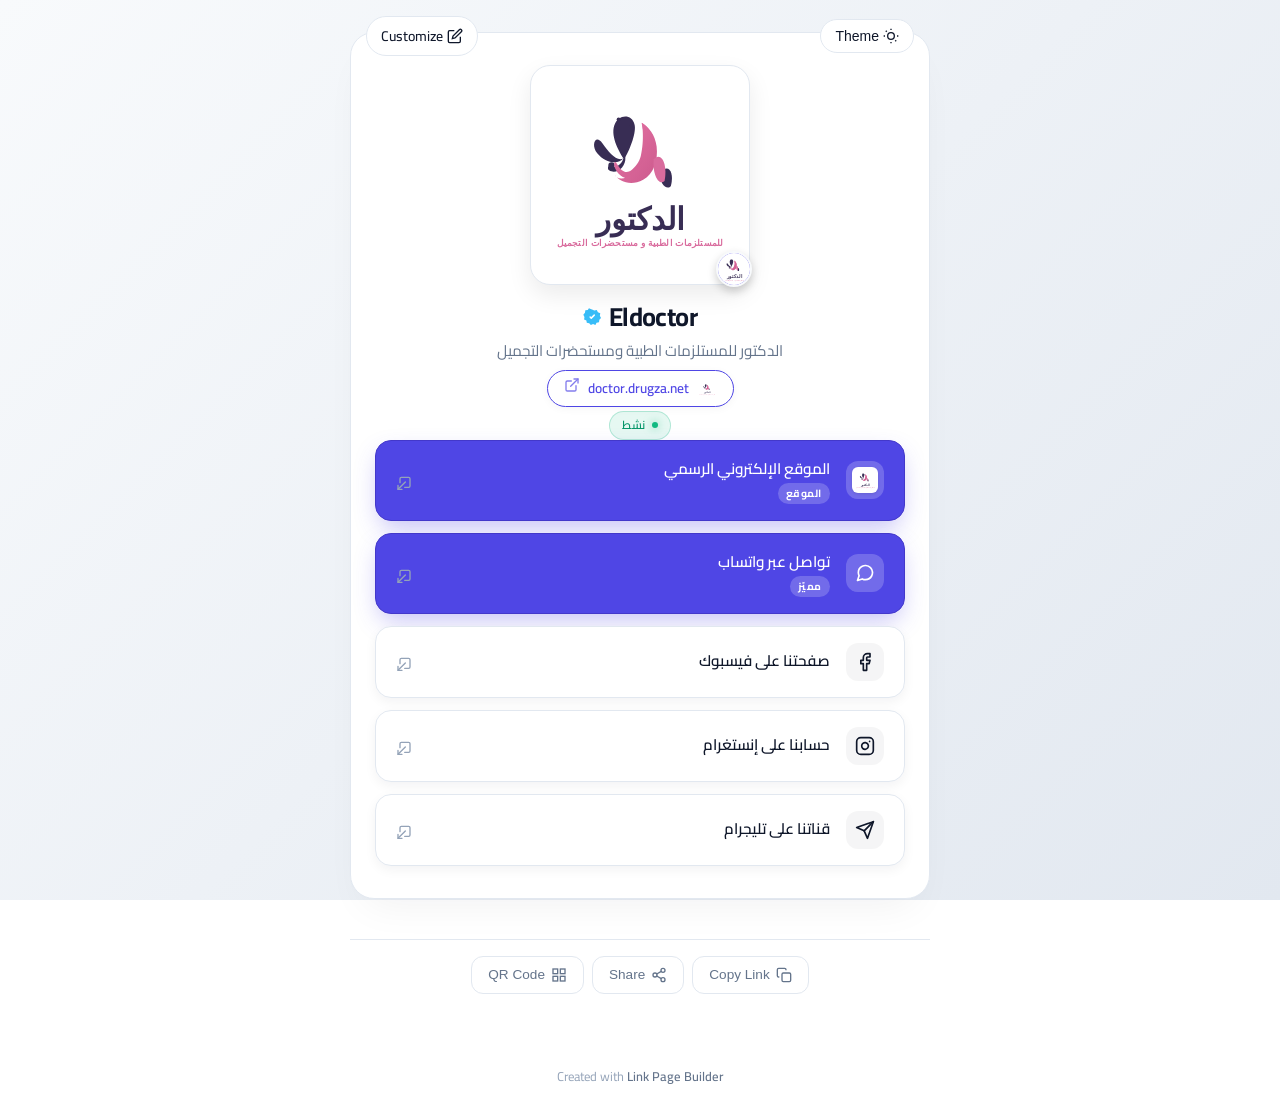
==== index.html @ e6474d32 "Add files via upload" ====
<!DOCTYPE html>
<html lang="en" data-theme="light">
<head>
  <meta charset="UTF-8" />
  <meta name="viewport" content="width=device-width, initial-scale=1.0" />
  
  <!-- SEO Meta Tags -->
  <title>Alex Rivera | Bio & Links</title>
  <meta name="description" content="Creative Director & Full-stack Architect based in Barcelona." />
  <meta name="keywords" content="linktree, bio links, portfolio, designer, developer, alex rivera" />
  <meta name="author" content="Alex Rivera" />

  <!-- Open Graph / Facebook -->
  <meta property="og:type" content="website" />
  <meta property="og:title" content="Alex Rivera | Bio & Links" />
  <meta property="og:description" content="Creative Director & Full-stack Architect based in Barcelona." />

  <!-- Twitter Cards -->
  <meta name="twitter:card" content="summary_large_image" />
  <meta name="twitter:title" content="Alex Rivera | Bio & Links" />
  <meta name="twitter:description" content="Creative Director & Full-stack Architect based in Barcelona." />

  <!-- Favicon SVG -->
  <link rel="icon" type="image/svg+xml" href="data:image/svg+xml,<svg xmlns='http://www.w3.org/2000/svg' viewBox='0 0 24 24' fill='%234f46e5'><circle cx='12' cy='12' r='10'/></svg>" />

  <!-- Google Fonts Preconnect -->
  <link rel="preconnect" href="https://fonts.googleapis.com" />
  <link rel="preconnect" href="https://fonts.gstatic.com" crossorigin />
  <link href="https://fonts.googleapis.com/css2?family=Inter:wght@400;500;600;700&family=Plus+Jakarta+Sans:wght@400;500;600;700&display=swap" rel="stylesheet" />

  <!-- Modular CSS Stylesheets -->
  <link rel="stylesheet" href="./assets/css/variables.css" />
  <link rel="stylesheet" href="./assets/css/style.css" />
  <link rel="stylesheet" href="./assets/css/components.css" />
  <link rel="stylesheet" href="./assets/css/animations.css" />
  <link rel="stylesheet" href="./assets/css/responsive.css" />
</head>
<body>
  
  <div class="page-wrapper">
    <!-- Top Action Header -->
    <header class="public-header-bar">
      <button id="btn-theme-toggle" class="header-action-btn" title="Toggle Light/Dark Theme">
        <svg viewBox="0 0 24 24" width="16" height="16" fill="none" stroke="currentColor" stroke-width="2"><circle cx="12" cy="12" r="5"/><line x1="12" y1="1" x2="12" y2="3"/><line x1="12" y1="21" x2="12" y2="23"/><line x1="4.22" y1="4.22" x2="5.64" y2="5.64"/><line x1="18.36" y1="18.36" x2="19.78" y2="19.78"/><line x1="1" y1="12" x2="3" y2="12"/><line x1="21" y1="12" x2="23" y2="12"/></svg>
        <span>Theme</span>
      </button>

      <a href="edit.html" class="header-action-btn" title="Open Customization Editor">
        <svg viewBox="0 0 24 24" width="16" height="16" fill="none" stroke="currentColor" stroke-width="2"><path d="M11 4H4a2 2 0 0 0-2 2v14a2 2 0 0 0 2 2h14a2 2 0 0 0 2-2v-7"/><path d="M18.5 2.5a2.121 2.121 0 0 1 3 3L12 15l-4 1 1-4 9.5-9.5z"/></svg>
        <span>Customize</span>
      </a>
    </header>

    <!-- Public Link Card Container -->
    <main class="link-page-container">
      <div id="public-profile-card" class="glass-card animate-fade-in">
        <!-- Skeleton loading placeholder -->
        <div class="profile-hero" style="gap: 16px;">
          <div class="skeleton" style="width: 110px; height: 110px; border-radius: 50%;"></div>
          <div class="skeleton" style="width: 200px; height: 28px; border-radius: 8px;"></div>
          <div class="skeleton" style="width: 300px; height: 18px; border-radius: 6px;"></div>
        </div>
        <div class="links-list" style="margin-top: 24px; gap: 12px;">
          <div class="skeleton" style="width: 100%; height: 54px; border-radius: 16px;"></div>
          <div class="skeleton" style="width: 100%; height: 54px; border-radius: 16px;"></div>
          <div class="skeleton" style="width: 100%; height: 54px; border-radius: 16px;"></div>
        </div>
      </div>

      <!-- Footer Action Toolbar -->
      <div class="public-toolbar">
        <button id="btn-copy-link" class="toolbar-btn">
          <svg viewBox="0 0 24 24" width="16" height="16" fill="none" stroke="currentColor" stroke-width="2"><rect x="9" y="9" width="13" height="13" rx="2" ry="2"/><path d="M5 15H4a2 2 0 0 1-2-2V4a2 2 0 0 1 2-2h9a2 2 0 0 1 2 2v1"/></svg>
          <span>Copy Link</span>
        </button>

        <button id="btn-share-page" class="toolbar-btn">
          <svg viewBox="0 0 24 24" width="16" height="16" fill="none" stroke="currentColor" stroke-width="2"><circle cx="18" cy="5" r="3"/><circle cx="6" cy="12" r="3"/><circle cx="18" cy="19" r="3"/><line x1="8.59" y1="13.51" x2="15.42" y2="17.49"/><line x1="15.41" y1="6.51" x2="8.59" y2="10.49"/></svg>
          <span>Share</span>
        </button>

        <button id="btn-qr-code" class="toolbar-btn">
          <svg viewBox="0 0 24 24" width="16" height="16" fill="none" stroke="currentColor" stroke-width="2"><rect x="3" y="3" width="7" height="7"/><rect x="14" y="3" width="7" height="7"/><rect x="14" y="14" width="7" height="7"/><rect x="3" y="14" width="7" height="7"/></svg>
          <span>QR Code</span>
        </button>
      </div>

      <!-- Footer Branding -->
      <footer class="page-footer">
        <p>Created with <a href="edit.html" class="footer-brand-link">Link Page Builder</a></p>
      </footer>
    </main>
  </div>

  <!-- Bundled JS Entry Point (Supports both web server & local file:// protocol) -->
  <script src="./assets/js/app.bundle.js"></script>
</body>
</html>
---- assets/css/variables.css ----
/**
 * Link Page - Design System Variables
 * Theme tokens, glassmorphism, typography, colors, and shadows.
 * Clean Minimalism Design System.
 */

:root {
  /* Fonts */
  --font-family-base: 'Inter', 'Plus Jakarta Sans', -apple-system, BlinkMacSystemFont, 'Segoe UI', Roboto, sans-serif;
  --font-size-base: 16px;
  --font-weight-normal: 400;
  --font-weight-medium: 500;
  --font-weight-semibold: 600;
  --font-weight-bold: 700;

  /* Clean Minimalism Theme Colors (Default Light) */
  --color-primary: #4f46e5;
  --color-primary-hover: #4338ca;
  --color-secondary: #6366f1;
  --color-accent: #818cf8;
  
  --color-bg: #f8fafc;
  --color-bg-gradient: linear-gradient(135deg, #f8fafc 0%, #e2e8f0 100%);
  --color-surface: #ffffff;
  --color-surface-hover: #f1f5f9;
  
  --color-text: #0f172a;
  --color-text-secondary: #64748b;
  --color-text-muted: #94a3b8;
  --color-border: rgba(226, 232, 240, 0.9);
  --color-border-focus: rgba(79, 70, 229, 0.5);

  /* Button Variables */
  --btn-bg: #ffffff;
  --btn-text: #0f172a;
  --btn-border: #e2e8f0;
  --btn-hover: #f8fafc;
  --btn-shadow: 0 4px 12px rgba(15, 23, 42, 0.05);
  --btn-radius: 16px;

  /* Card & Glassmorphism */
  --card-bg: rgba(255, 255, 255, 0.85);
  --card-border: rgba(226, 232, 240, 0.8);
  --card-blur: 16px;
  --card-radius: 24px;
  --card-shadow: 0 20px 40px -15px rgba(15, 23, 42, 0.07);

  /* UI Status Colors */
  --color-success: #10b981;
  --color-error: #ef4444;
  --color-warning: #f59e0b;
  --color-info: #3b82f6;

  /* Spacing */
  --space-xs: 4px;
  --space-sm: 8px;
  --space-md: 16px;
  --space-lg: 24px;
  --space-xl: 32px;
  --space-2xl: 48px;

  /* Transitions */
  --transition-fast: 0.15s cubic-bezier(0.4, 0, 0.2, 1);
  --transition-normal: 0.25s cubic-bezier(0.4, 0, 0.2, 1);
  --transition-slow: 0.4s cubic-bezier(0.16, 1, 0.3, 1);
}

/* Light Theme Preset (Clean Minimalism) */
[data-theme="light"] {
  --color-bg: #f8fafc;
  --color-bg-gradient: linear-gradient(135deg, #f8fafc 0%, #e2e8f0 100%);
  --color-surface: #ffffff;
  --color-surface-hover: #f1f5f9;
  
  --color-text: #0f172a;
  --color-text-secondary: #64748b;
  --color-text-muted: #94a3b8;
  --color-border: #e2e8f0;
  --color-border-focus: rgba(79, 70, 229, 0.5);

  --btn-bg: #ffffff;
  --btn-text: #0f172a;
  --btn-border: #e2e8f0;
  --btn-hover: #f8fafc;
  --btn-shadow: 0 4px 12px rgba(15, 23, 42, 0.05);

  --card-bg: rgba(255, 255, 255, 0.85);
  --card-border: rgba(226, 232, 240, 0.8);
  --card-shadow: 0 20px 40px -15px rgba(15, 23, 42, 0.07);
}

/* Dark Theme Preset */
[data-theme="dark"] {
  --color-bg: #0f172a;
  --color-bg-gradient: linear-gradient(135deg, #0f172a 0%, #1e293b 100%);
  --color-surface: rgba(30, 41, 59, 0.85);
  --color-surface-hover: rgba(51, 65, 85, 0.95);
  
  --color-text: #f8fafc;
  --color-text-secondary: #94a3b8;
  --color-text-muted: #64748b;
  --color-border: rgba(255, 255, 255, 0.12);

  --btn-bg: rgba(255, 255, 255, 0.08);
  --btn-text: #f8fafc;
  --btn-border: rgba(255, 255, 255, 0.15);
  --btn-hover: rgba(255, 255, 255, 0.18);
  --btn-shadow: 0 4px 20px rgba(0, 0, 0, 0.3);

  --card-bg: rgba(30, 41, 59, 0.8);
  --card-border: rgba(255, 255, 255, 0.12);
  --card-shadow: 0 20px 40px -15px rgba(0, 0, 0, 0.4);
}

/* Preset Themes */
[data-theme-preset="clean-minimalism"] {
  --color-primary: #4f46e5;
  --color-secondary: #6366f1;
  --color-bg: #f8fafc;
  --color-bg-gradient: linear-gradient(135deg, #f8fafc 0%, #e2e8f0 100%);
  --color-surface: #ffffff;
  --color-text: #0f172a;
  --color-text-secondary: #64748b;
  --btn-bg: #ffffff;
  --btn-text: #0f172a;
  --btn-border: #e2e8f0;
  --btn-hover: #f8fafc;
  --card-bg: #ffffff;
  --card-border: #e2e8f0;
  --card-shadow: 0 20px 40px -15px rgba(15, 23, 42, 0.06);
}

[data-theme-preset="dark-luxury"] {
  --color-primary: #6366f1;
  --color-secondary: #8b5cf6;
  --color-bg-gradient: linear-gradient(135deg, #0f172a 0%, #1e1b4b 50%, #0284c7 100%);
}

[data-theme-preset="ocean-breeze"] {
  --color-primary: #0284c7;
  --color-secondary: #06b6d4;
  --color-bg-gradient: linear-gradient(135deg, #0f172a 0%, #0369a1 50%, #0891b2 100%);
}

[data-theme-preset="sunset-glow"] {
  --color-primary: #f43f5e;
  --color-secondary: #fb923c;
  --color-bg-gradient: linear-gradient(135deg, #18181b 0%, #881337 50%, #9a3412 100%);
}

[data-theme-preset="emerald-forest"] {
  --color-primary: #10b981;
  --color-secondary: #059669;
  --color-bg-gradient: linear-gradient(135deg, #022c22 0%, #064e3b 50%, #115e59 100%);
}

[data-theme-preset="clean-paper"] {
  --color-primary: #18181b;
  --color-secondary: #3f3f46;
  --color-bg: #fafafa;
  --color-bg-gradient: linear-gradient(135deg, #ffffff 0%, #f4f4f5 100%);
  --color-surface: #ffffff;
  --color-text: #18181b;
  --color-text-secondary: #71717a;
  --btn-bg: #ffffff;
  --btn-text: #18181b;
  --btn-border: #e4e4e7;
  --btn-hover: #f4f4f5;
  --card-bg: #ffffff;
  --card-border: #e4e4e7;
  --card-shadow: 0 10px 30px rgba(0, 0, 0, 0.05);
}
---- assets/css/style.css ----
/**
 * Link Page - Core Global Styles
 * Base styles, layout containers, background gradients, typography rules.
 */

@import "tailwindcss";

* {
  margin: 0;
  padding: 0;
  box-sizing: border-box;
  -webkit-tap-highlight-color: transparent;
}

html {
  font-size: var(--font-size-base);
  font-family: var(--font-family-base);
  scroll-behavior: smooth;
  height: 100%;
}

body {
  min-height: 100vh;
  background: var(--color-bg-gradient);
  background-attachment: fixed;
  color: var(--color-text);
  line-height: 1.6;
  overflow-x: hidden;
  font-weight: var(--font-weight-normal);
  transition: background var(--transition-slow), color var(--transition-normal);
}

/* RTL Support */
[dir="rtl"] {
  direction: rtl;
  text-align: right;
}

[dir="rtl"] .link-card-arrow {
  transform: rotate(180deg);
}

/* Page Layout */
.page-wrapper {
  min-height: 100vh;
  display: flex;
  flex-direction: column;
  align-items: center;
  justify-content: flex-start;
  padding: var(--space-xl) var(--space-md);
  position: relative;
}

.link-page-container {
  width: 100%;
  max-width: 580px;
  margin: 0 auto;
  display: flex;
  flex-direction: column;
  gap: var(--space-lg);
  position: relative;
  z-index: 10;
}

/* Glassmorphism Card Wrapper */
.glass-card {
  background: var(--card-bg);
  border: 1px solid var(--card-border);
  backdrop-filter: blur(var(--card-blur));
  -webkit-backdrop-filter: blur(var(--card-blur));
  border-radius: var(--card-radius);
  box-shadow: var(--card-shadow);
  padding: var(--space-xl) var(--space-lg);
  transition: all var(--transition-normal);
}

/* Header & Public Action Bar */
.public-header-bar {
  position: absolute;
  top: var(--space-md);
  left: 0;
  right: 0;
  max-width: 580px;
  margin: 0 auto;
  display: flex;
  justify-content: space-between;
  align-items: center;
  padding: 0 var(--space-md);
  z-index: 20;
}

.header-action-btn {
  display: inline-flex;
  align-items: center;
  justify-content: center;
  gap: var(--space-xs);
  padding: 8px 14px;
  border-radius: 9999px;
  background: var(--btn-bg);
  border: 1px solid var(--btn-border);
  color: var(--color-text);
  font-size: 0.875rem;
  font-weight: var(--font-weight-medium);
  cursor: pointer;
  backdrop-filter: blur(8px);
  -webkit-backdrop-filter: blur(8px);
  transition: all var(--transition-fast);
  text-decoration: none;
}

.header-action-btn:hover {
  background: var(--btn-hover);
  transform: translateY(-2px);
  box-shadow: 0 4px 12px rgba(0, 0, 0, 0.15);
}

.header-action-btn:active {
  transform: translateY(0) scale(0.97);
}

/* Profile Hero Section */
.profile-hero {
  display: flex;
  flex-direction: column;
  align-items: center;
  text-align: center;
  gap: var(--space-md);
}

.avatar-container {
  position: relative;
  width: 220px;
  max-width: 100%;
  height: auto;
  display: flex;
  align-items: center;
  justify-content: center;
}

.profile-avatar {
  width: 100%;
  height: auto;
  max-height: 220px;
  border-radius: 20px;
  object-fit: contain;
  background: #ffffff;
  padding: 10px;
  border: 1px solid var(--color-border);
  box-shadow: 0 10px 25px rgba(0, 0, 0, 0.08);
  transition: transform var(--transition-normal);
}

.profile-avatar:hover {
  transform: scale(1.05);
}

.brand-logo-badge {
  position: absolute;
  bottom: -2px;
  right: -2px;
  width: 36px;
  height: 36px;
  border-radius: 50%;
  background: var(--color-primary);
  border: 2px solid var(--color-bg);
  display: flex;
  align-items: center;
  justify-content: center;
  box-shadow: 0 4px 10px rgba(0, 0, 0, 0.2);
  overflow: hidden;
}

.brand-logo-badge img {
  width: 100%;
  height: 100%;
  object-fit: cover;
}

.profile-identity {
  display: flex;
  flex-direction: column;
  align-items: center;
  gap: var(--space-xs);
}

.brand-title-row {
  display: flex;
  align-items: center;
  justify-content: center;
  gap: 8px;
}

.profile-name {
  font-size: 1.625rem;
  font-weight: var(--font-weight-bold);
  letter-spacing: -0.02em;
  color: var(--color-text);
  line-height: 1.25;
}

.verified-badge {
  display: inline-flex;
  align-items: center;
  color: var(--color-accent);
}

.profile-bio {
  font-size: 0.95rem;
  color: var(--color-text-secondary);
  max-width: 440px;
  line-height: 1.5;
  margin-top: 2px;
}

.website-pill-btn {
  display: inline-flex;
  align-items: center;
  gap: 8px;
  padding: 6px 16px;
  border-radius: 9999px;
  background: var(--btn-bg);
  border: 1px solid var(--color-primary);
  color: var(--color-primary);
  font-size: 0.85rem;
  font-weight: var(--font-weight-semibold);
  text-decoration: none;
  transition: all var(--transition-fast);
  margin-top: 4px;
  box-shadow: 0 2px 8px rgba(0, 0, 0, 0.04);
}

.website-pill-btn:hover {
  background: var(--color-primary);
  color: #ffffff;
  transform: translateY(-2px);
  box-shadow: 0 6px 16px rgba(79, 70, 229, 0.25);
}

.profile-status-pill {
  display: inline-flex;
  align-items: center;
  gap: 6px;
  padding: 4px 12px;
  border-radius: 9999px;
  background: rgba(16, 185, 129, 0.1);
  border: 1px solid rgba(16, 185, 129, 0.25);
  color: #059669;
  font-size: 0.725rem;
  font-weight: var(--font-weight-semibold);
  letter-spacing: 0.04em;
  text-transform: uppercase;
}

[data-theme="dark"] .profile-status-pill {
  background: rgba(16, 185, 129, 0.15);
  border-color: rgba(16, 185, 129, 0.35);
  color: #34d399;
}

.status-dot {
  width: 6px;
  height: 6px;
  border-radius: 50%;
  background: #10b981;
  box-shadow: 0 0 8px rgba(16, 185, 129, 0.6);
  animation: pulse-dot 2s infinite;
}

/* Links Container */
.links-list {
  display: flex;
  flex-direction: column;
  gap: 12px;
  width: 100%;
}

/* Link Cards */
.link-card {
  position: relative;
  display: flex;
  align-items: center;
  gap: var(--space-md);
  padding: 16px 20px;
  border-radius: var(--btn-radius);
  background: var(--btn-bg);
  border: 1px solid var(--btn-border);
  color: var(--btn-text);
  text-decoration: none;
  font-weight: var(--font-weight-semibold);
  font-size: 0.95rem;
  box-shadow: var(--btn-shadow);
  transition: all var(--transition-normal);
  overflow: hidden;
}

.link-card::before {
  content: '';
  position: absolute;
  top: 0;
  left: -100%;
  width: 100%;
  height: 100%;
  background: linear-gradient(90deg, transparent, rgba(255, 255, 255, 0.2), transparent);
  transition: left 0.6s ease;
}

.link-card:hover::before {
  left: 100%;
}

.link-card:hover {
  background: var(--btn-hover);
  border-color: rgba(79, 70, 229, 0.35);
  transform: translateY(-2px);
  box-shadow: 0 10px 25px -5px rgba(15, 23, 42, 0.08);
}

.link-card:active {
  transform: translateY(0) scale(0.98);
}

.link-card-featured {
  background: var(--color-primary);
  border-color: var(--color-primary-hover);
  color: #ffffff;
  box-shadow: 0 10px 25px -5px rgba(79, 70, 229, 0.35);
}

.link-card-featured:hover {
  background: var(--color-primary-hover);
  border-color: var(--color-primary-hover);
  box-shadow: 0 14px 30px -5px rgba(79, 70, 229, 0.45);
}

.link-card-icon {
  display: flex;
  align-items: center;
  justify-content: center;
  width: 38px;
  height: 38px;
  border-radius: 12px;
  background: rgba(15, 23, 42, 0.04);
  flex-shrink: 0;
  color: var(--color-text);
  transition: all var(--transition-fast);
}

.link-card-featured .link-card-icon {
  background: rgba(255, 255, 255, 0.2);
  color: #ffffff;
}

[data-theme="dark"] .link-card-icon {
  background: rgba(255, 255, 255, 0.1);
  color: currentColor;
}

.link-card-content {
  flex: 1;
  display: flex;
  flex-direction: column;
  justify-content: center;
  min-width: 0;
}

.link-card-label {
  white-space: nowrap;
  overflow: hidden;
  text-overflow: ellipsis;
}

.link-card-badge {
  align-self: flex-start;
  padding: 2px 8px;
  border-radius: 9999px;
  font-size: 0.65rem;
  font-weight: var(--font-weight-bold);
  letter-spacing: 0.05em;
  background: rgba(255, 255, 255, 0.2);
  color: #ffffff;
  margin-top: 2px;
}

.link-card-arrow {
  color: var(--color-text-muted);
  transition: transform var(--transition-fast), color var(--transition-fast);
  flex-shrink: 0;
}

.link-card:hover .link-card-arrow {
  color: var(--color-text);
  transform: translateX(4px);
}

/* Toolbar Footer */
.public-toolbar {
  display: flex;
  align-items: center;
  justify-content: center;
  gap: var(--space-sm);
  margin-top: var(--space-md);
  padding-top: var(--space-md);
  border-top: 1px solid var(--color-border);
}

.toolbar-btn {
  display: inline-flex;
  align-items: center;
  justify-content: center;
  gap: 6px;
  padding: 10px 16px;
  border-radius: 12px;
  background: var(--btn-bg);
  border: 1px solid var(--btn-border);
  color: var(--color-text-secondary);
  font-size: 0.85rem;
  font-weight: var(--font-weight-medium);
  cursor: pointer;
  transition: all var(--transition-fast);
}

.toolbar-btn:hover {
  color: var(--color-text);
  background: var(--btn-hover);
  transform: translateY(-1px);
}

.toolbar-btn:active {
  transform: translateY(0) scale(0.96);
}

/* Footer Copyright */
.page-footer {
  margin-top: var(--space-2xl);
  text-align: center;
  font-size: 0.8rem;
  color: var(--color-text-muted);
  display: flex;
  flex-direction: column;
  align-items: center;
  gap: 6px;
}

.footer-brand-link {
  color: var(--color-text-secondary);
  text-decoration: none;
  font-weight: var(--font-weight-semibold);
  transition: color var(--transition-fast);
}

.footer-brand-link:hover {
  color: var(--color-primary);
}

/* Empty State */
.empty-state {
  display: flex;
  flex-direction: column;
  align-items: center;
  justify-content: center;
  padding: var(--space-2xl) var(--space-lg);
  text-align: center;
  gap: var(--space-md);
  color: var(--color-text-secondary);
}

.empty-state-icon {
  width: 56px;
  height: 56px;
  border-radius: 50%;
  background: rgba(255, 255, 255, 0.05);
  display: flex;
  align-items: center;
  justify-content: center;
  color: var(--color-text-muted);
}
---- assets/css/components.css ----
/**
 * Link Page - Reusable UI Components
 * Buttons, Inputs, Modals, Toasts, Cards, Badges, Tabs, and Tooltips.
 */

/* Buttons */
.btn {
  display: inline-flex;
  align-items: center;
  justify-content: center;
  gap: var(--space-xs);
  padding: 10px 18px;
  border-radius: 12px;
  font-size: 0.9rem;
  font-weight: var(--font-weight-semibold);
  cursor: pointer;
  border: 1px solid transparent;
  transition: all var(--transition-fast);
  text-decoration: none;
  white-space: nowrap;
}

.btn-primary {
  background: var(--color-primary);
  color: #ffffff;
  box-shadow: 0 10px 20px -5px rgba(79, 70, 229, 0.3);
}

.btn-primary:hover {
  background: var(--color-primary-hover);
  transform: translateY(-1px);
  box-shadow: 0 14px 25px -5px rgba(79, 70, 229, 0.4);
}

.btn-secondary {
  background: var(--btn-bg);
  border-color: var(--btn-border);
  color: var(--color-text);
  box-shadow: var(--btn-shadow);
}

.btn-secondary:hover {
  background: var(--btn-hover);
  border-color: rgba(79, 70, 229, 0.3);
}

.btn-danger {
  background: rgba(239, 68, 68, 0.08);
  border-color: rgba(239, 68, 68, 0.2);
  color: #ef4444;
}

.btn-danger:hover {
  background: rgba(239, 68, 68, 0.18);
  border-color: rgba(239, 68, 68, 0.35);
  color: #dc2626;
}

.btn-sm {
  padding: 6px 12px;
  font-size: 0.8rem;
  border-radius: 8px;
}

.btn-lg {
  padding: 14px 24px;
  font-size: 1rem;
  border-radius: 14px;
}

.btn-icon {
  width: 38px;
  height: 38px;
  padding: 0;
  border-radius: 10px;
}

/* Form Controls & Inputs */
.form-group {
  display: flex;
  flex-direction: column;
  gap: 6px;
  margin-bottom: var(--space-md);
  position: relative;
}

.form-label {
  font-size: 0.8rem;
  font-weight: var(--font-weight-semibold);
  color: var(--color-text-secondary);
  display: flex;
  justify-content: space-between;
  align-items: center;
}

.form-input,
.form-select,
.form-textarea {
  width: 100%;
  padding: 10px 14px;
  border-radius: 12px;
  background: var(--color-surface);
  border: 1px solid var(--color-border);
  color: var(--color-text);
  font-family: inherit;
  font-size: 0.9rem;
  font-weight: var(--font-weight-medium);
  outline: none;
  transition: border-color var(--transition-fast), box-shadow var(--transition-fast);
}

.form-input:focus,
.form-select:focus,
.form-textarea:focus {
  border-color: var(--color-primary);
  box-shadow: 0 0 0 3px rgba(79, 70, 229, 0.15);
}

.form-textarea {
  resize: vertical;
  min-height: 80px;
}

.form-help {
  font-size: 0.75rem;
  color: var(--color-text-muted);
}

/* Color Picker Input Group */
.color-picker-row {
  display: flex;
  align-items: center;
  gap: var(--space-sm);
}

.color-swatch-wrapper {
  position: relative;
  width: 40px;
  height: 40px;
  border-radius: 10px;
  overflow: hidden;
  border: 2px solid var(--color-border);
  flex-shrink: 0;
  cursor: pointer;
}

.color-input-hidden {
  position: absolute;
  top: -10px;
  left: -10px;
  width: 60px;
  height: 60px;
  cursor: pointer;
  opacity: 0;
}

.color-swatch-preview {
  width: 100%;
  height: 100%;
  border-radius: inherit;
}

/* Toast Container & Toasts */
.toast-container {
  position: fixed;
  bottom: var(--space-lg);
  right: var(--space-lg);
  display: flex;
  flex-direction: column;
  gap: var(--space-sm);
  z-index: 9999;
  pointer-events: none;
}

.toast {
  pointer-events: auto;
  display: flex;
  align-items: center;
  gap: 10px;
  padding: 12px 18px;
  border-radius: 14px;
  background: var(--color-surface);
  border: 1px solid var(--color-border);
  color: var(--color-text);
  box-shadow: 0 10px 30px rgba(0, 0, 0, 0.35);
  backdrop-filter: blur(12px);
  font-size: 0.88rem;
  font-weight: var(--font-weight-medium);
  min-width: 280px;
  max-width: 420px;
}

.toast-success {
  border-left: 4px solid var(--color-success);
}

.toast-error {
  border-left: 4px solid var(--color-error);
}

.toast-info {
  border-left: 4px solid var(--color-info);
}

.toast-warning {
  border-left: 4px solid var(--color-warning);
}

.toast-icon {
  display: flex;
  align-items: center;
  flex-shrink: 0;
}

.toast-success .toast-icon { color: var(--color-success); }
.toast-error .toast-icon { color: var(--color-error); }
.toast-info .toast-icon { color: var(--color-info); }
.toast-warning .toast-icon { color: var(--color-warning); }

.toast-message {
  flex: 1;
}

.toast-close {
  background: transparent;
  border: none;
  color: var(--color-text-muted);
  font-size: 1.2rem;
  cursor: pointer;
  padding: 0 4px;
}

.toast-close:hover {
  color: var(--color-text);
}

/* Modal System */
.modal-backdrop {
  position: fixed;
  top: 0;
  left: 0;
  width: 100vw;
  height: 100vh;
  background: rgba(0, 0, 0, 0.65);
  backdrop-filter: blur(8px);
  -webkit-backdrop-filter: blur(8px);
  display: flex;
  align-items: center;
  justify-content: center;
  padding: var(--space-md);
  z-index: 9990;
}

.modal-card {
  width: 100%;
  max-width: 480px;
  background: var(--color-surface);
  border: 1px solid var(--color-border);
  border-radius: var(--card-radius);
  box-shadow: 0 25px 50px -12px rgba(0, 0, 0, 0.5);
  padding: var(--space-lg);
  display: flex;
  flex-direction: column;
  gap: var(--space-md);
  color: var(--color-text);
}

.modal-header {
  display: flex;
  align-items: center;
  justify-content: space-between;
}

.modal-title {
  font-size: 1.2rem;
  font-weight: var(--font-weight-bold);
}

.modal-close {
  background: transparent;
  border: none;
  color: var(--color-text-muted);
  font-size: 1.5rem;
  cursor: pointer;
}

.modal-body {
  font-size: 0.92rem;
  color: var(--color-text-secondary);
  line-height: 1.5;
}

.modal-footer {
  display: flex;
  justify-content: flex-end;
  gap: var(--space-sm);
  margin-top: var(--space-xs);
}

/* Toggle Switch */
.toggle-switch {
  position: relative;
  display: inline-block;
  width: 44px;
  height: 24px;
}

.toggle-switch input {
  opacity: 0;
  width: 0;
  height: 0;
}

.toggle-slider {
  position: absolute;
  cursor: pointer;
  top: 0;
  left: 0;
  right: 0;
  bottom: 0;
  background-color: rgba(255, 255, 255, 0.15);
  border-radius: 24px;
  transition: .3s;
}

.toggle-slider:before {
  position: absolute;
  content: "";
  height: 18px;
  width: 18px;
  left: 3px;
  bottom: 3px;
  background-color: white;
  border-radius: 50%;
  transition: .3s;
}

input:checked + .toggle-slider {
  background-color: var(--color-primary);
}

input:checked + .toggle-slider:before {
  transform: translateX(20px);
}

/* Tabs */
.tab-group {
  display: flex;
  gap: var(--space-xs);
  padding: 4px;
  background: rgba(15, 23, 42, 0.5);
  border: 1px solid var(--color-border);
  border-radius: 14px;
  overflow-x: auto;
}

.tab-btn {
  flex: 1;
  padding: 8px 14px;
  border-radius: 10px;
  background: transparent;
  border: none;
  color: var(--color-text-secondary);
  font-size: 0.85rem;
  font-weight: var(--font-weight-medium);
  cursor: pointer;
  transition: all var(--transition-fast);
  white-space: nowrap;
  display: flex;
  align-items: center;
  justify-content: center;
  gap: 6px;
}

.tab-btn:hover {
  color: var(--color-text);
}

.tab-btn.active {
  background: var(--color-primary);
  color: #ffffff;
  box-shadow: 0 2px 10px rgba(99, 102, 241, 0.3);
}

/* Loading Skeleton */
.skeleton {
  background: linear-gradient(90deg, rgba(255, 255, 255, 0.05) 25%, rgba(255, 255, 255, 0.12) 50%, rgba(255, 255, 255, 0.05) 75%);
  background-size: 200% 100%;
  animation: skeleton-loading 1.5s infinite ease-in-out;
  border-radius: 8px;
}
---- assets/css/animations.css ----
/**
 * Link Page - Keyframe Animations & Micro-Interactions
 */

@keyframes pulse-dot {
  0% { transform: scale(1); opacity: 1; box-shadow: 0 0 8px #34d399; }
  50% { transform: scale(1.3); opacity: 0.7; box-shadow: 0 0 16px #34d399; }
  100% { transform: scale(1); opacity: 1; box-shadow: 0 0 8px #34d399; }
}

@keyframes skeleton-loading {
  0% { background-position: 200% 0; }
  100% { background-position: -200% 0; }
}

@keyframes fade-in {
  from { opacity: 0; }
  to { opacity: 1; }
}

@keyframes slide-in-up {
  from { opacity: 0; transform: translateY(20px); }
  to { opacity: 1; transform: translateY(0); }
}

@keyframes slide-in-right {
  from { opacity: 0; transform: translateX(30px); }
  to { opacity: 1; transform: translateX(0); }
}

@keyframes scale-up {
  from { opacity: 0; transform: scale(0.92); }
  to { opacity: 1; transform: scale(1); }
}

@keyframes ripple-effect {
  to {
    transform: scale(4);
    opacity: 0;
  }
}

.animate-fade-in {
  animation: fade-in 0.3s cubic-bezier(0.16, 1, 0.3, 1) forwards;
}

.animate-slide-up {
  animation: slide-in-up 0.4s cubic-bezier(0.16, 1, 0.3, 1) forwards;
}

.animate-scale-up {
  animation: scale-up 0.35s cubic-bezier(0.16, 1, 0.3, 1) forwards;
}

.animate-slide-in {
  animation: slide-in-right 0.3s cubic-bezier(0.16, 1, 0.3, 1) forwards;
}

/* Stagger delay classes for links list */
.stagger-1 { animation-delay: 0.05s; }
.stagger-2 { animation-delay: 0.1s; }
.stagger-3 { animation-delay: 0.15s; }
.stagger-4 { animation-delay: 0.2s; }
.stagger-5 { animation-delay: 0.25s; }
.stagger-6 { animation-delay: 0.3s; }
.stagger-7 { animation-delay: 0.35s; }

/* Interactive Ripple Effect on Click */
.has-ripple {
  position: relative;
  overflow: hidden;
}

.ripple-circle {
  position: absolute;
  border-radius: 50%;
  background: rgba(255, 255, 255, 0.35);
  transform: scale(0);
  animation: ripple-effect 0.6s linear;
  pointer-events: none;
}
---- assets/css/responsive.css ----
/**
 * Link Page - Responsive Media Queries
 * Breakpoints for Laptop, Tablet, Mobile (Landscape & Portrait).
 */

/* Laptops & Desktop (Under 1024px) */
@media (max-width: 1024px) {
  .edit-split-container {
    flex-direction: column;
  }

  .edit-preview-panel {
    width: 100%;
    height: auto;
    position: relative;
    top: 0;
    border-left: none;
    border-top: 1px solid var(--color-border);
    padding: var(--space-lg);
  }

  .device-frame {
    height: 580px;
  }
}

/* Tablets (Under 768px) */
@media (max-width: 768px) {
  .page-wrapper {
    padding: var(--space-lg) var(--space-sm);
  }

  .glass-card {
    padding: var(--space-lg) var(--space-md);
    border-radius: 20px;
  }

  .public-header-bar {
    padding: 0 var(--space-sm);
  }

  .profile-avatar {
    width: 90px;
    height: 90px;
  }

  .profile-name {
    font-size: 1.4rem;
  }

  .profile-bio {
    font-size: 0.88rem;
  }

  .edit-form-panel {
    padding: var(--space-md);
  }

  .edit-navbar {
    padding: 10px 16px;
  }

  .toast-container {
    left: var(--space-md);
    right: var(--space-md);
    bottom: var(--space-md);
  }

  .toast {
    min-width: 100%;
  }

  .modal-card {
    padding: var(--space-md);
  }
}

/* Mobile Phones (Under 480px) */
@media (max-width: 480px) {
  .link-card {
    padding: 14px 16px;
    font-size: 0.9rem;
  }

  .link-card-icon {
    width: 32px;
    height: 32px;
  }

  .public-toolbar {
    flex-wrap: wrap;
  }

  .toolbar-btn {
    flex: 1;
    min-width: 100px;
    font-size: 0.8rem;
    padding: 8px 12px;
  }

  .device-frame {
    width: 100%;
    max-width: 340px;
    height: 540px;
    border-width: 6px;
  }
}
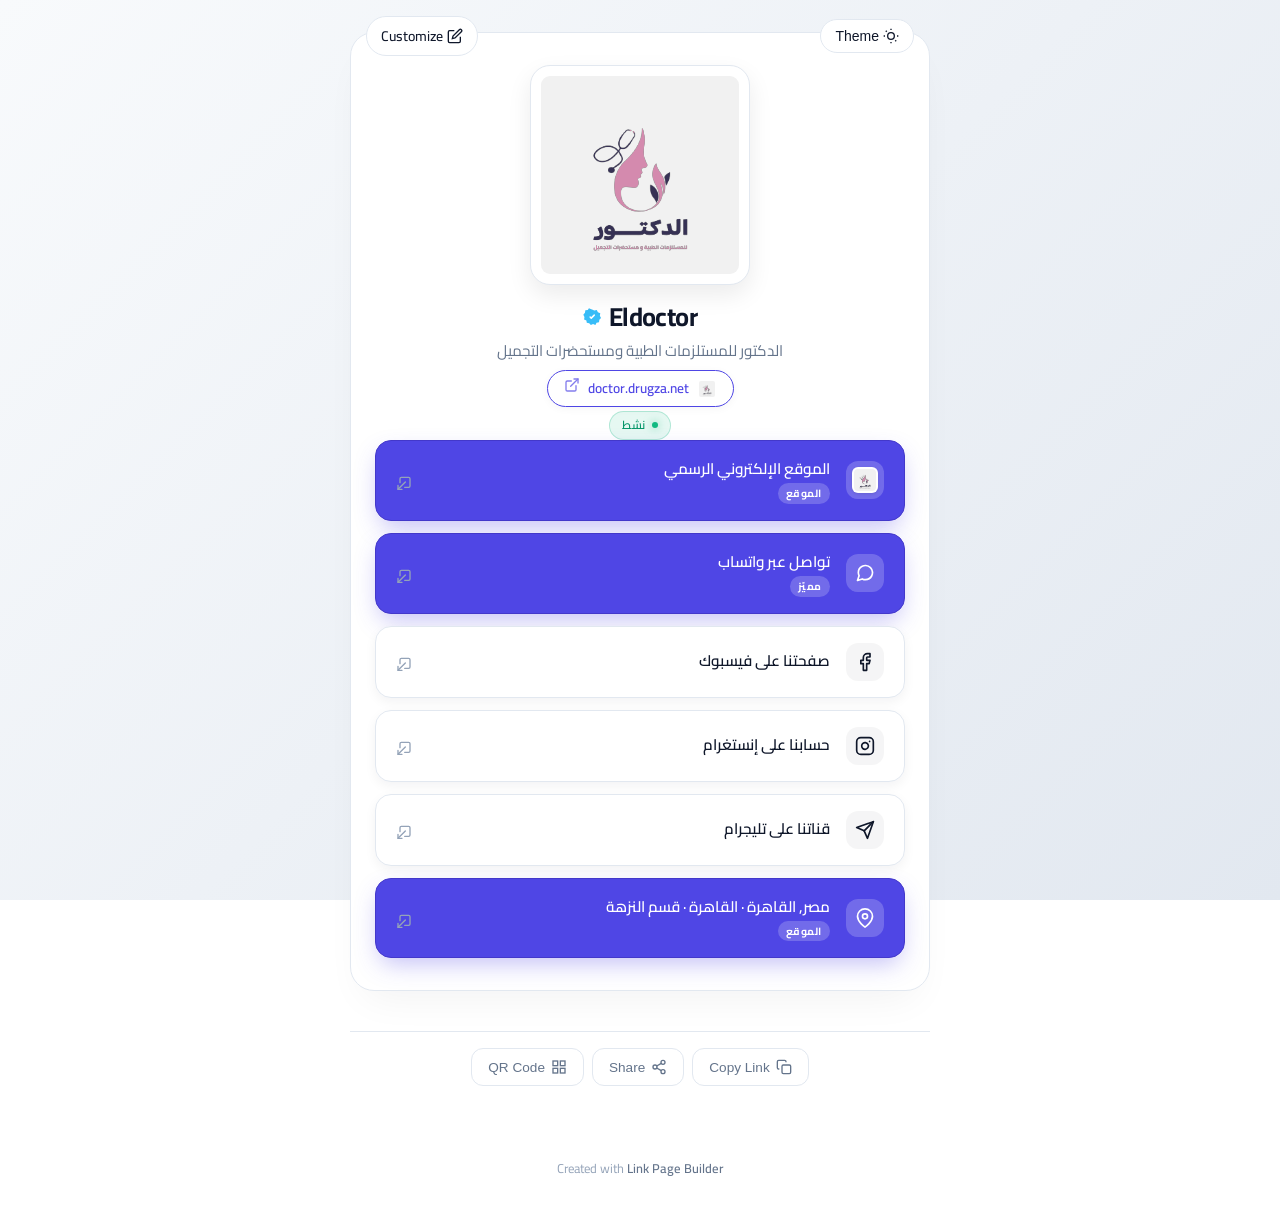
==== commit 56ecd32e: "Add files via upload" ====
--- a/index.html
+++ b/index.html
@@ -5,23 +5,23 @@
   <meta name="viewport" content="width=device-width, initial-scale=1.0" />
   
   <!-- SEO Meta Tags -->
-  <title>Alex Rivera | Bio & Links</title>
-  <meta name="description" content="Creative Director & Full-stack Architect based in Barcelona." />
-  <meta name="keywords" content="linktree, bio links, portfolio, designer, developer, alex rivera" />
-  <meta name="author" content="Alex Rivera" />
+  <title>الدكتور | للمستلزمات الطبية ومستحضرات التجميل</title>
+  <meta name="description" content="الصفحة الرسمية للدكتور للمستلزمات الطبية ومستحضرات التجميل - تواصل معنا عبر فيسبوك، إنستغرام، تليجرام، وواتساب." />
+  <meta name="keywords" content="الدكتور, مستلزمات طبية, مستحضرات تجميل, تجميل, طبية, eldoctor" />
+  <meta name="author" content="الدكتور" />
 
   <!-- Open Graph / Facebook -->
   <meta property="og:type" content="website" />
-  <meta property="og:title" content="Alex Rivera | Bio & Links" />
-  <meta property="og:description" content="Creative Director & Full-stack Architect based in Barcelona." />
+  <meta property="og:title" content="الدكتور | للمستلزمات الطبية ومستحضرات التجميل" />
+  <meta property="og:description" content="الصفحة الرسمية للدكتور للمستلزمات الطبية ومستحضرات التجميل" />
 
   <!-- Twitter Cards -->
   <meta name="twitter:card" content="summary_large_image" />
-  <meta name="twitter:title" content="Alex Rivera | Bio & Links" />
-  <meta name="twitter:description" content="Creative Director & Full-stack Architect based in Barcelona." />
+  <meta name="twitter:title" content="الدكتور | للمستلزمات الطبية ومستحضرات التجميل" />
+  <meta name="twitter:description" content="الصفحة الرسمية للدكتور للمستلزمات الطبية ومستحضرات التجميل" />
 
   <!-- Favicon SVG -->
-  <link rel="icon" type="image/svg+xml" href="data:image/svg+xml,<svg xmlns='http://www.w3.org/2000/svg' viewBox='0 0 24 24' fill='%234f46e5'><circle cx='12' cy='12' r='10'/></svg>" />
+  <link rel="icon" type="image/svg+xml" href="./logo.svg" />
 
   <!-- Google Fonts Preconnect -->
   <link rel="preconnect" href="https://fonts.googleapis.com" />
--- a/assets/css/animations.css
+++ b/assets/css/animations.css
@@ -40,6 +40,28 @@
   }
 }
 
+@keyframes fade-out {
+  from { opacity: 1; }
+  to { opacity: 0; }
+}
+
+@keyframes scale-down {
+  from { opacity: 1; transform: scale(1); }
+  to { opacity: 0; transform: scale(0.92); }
+}
+
+.modal-closing {
+  animation: fade-out 0.22s cubic-bezier(0.16, 1, 0.3, 1) forwards !important;
+}
+
+.modal-closing .modal-card {
+  animation: scale-down 0.22s cubic-bezier(0.16, 1, 0.3, 1) forwards !important;
+}
+
+.toast-hiding {
+  animation: fade-out 0.25s cubic-bezier(0.16, 1, 0.3, 1) forwards !important;
+}
+
 .animate-fade-in {
   animation: fade-in 0.3s cubic-bezier(0.16, 1, 0.3, 1) forwards;
 }
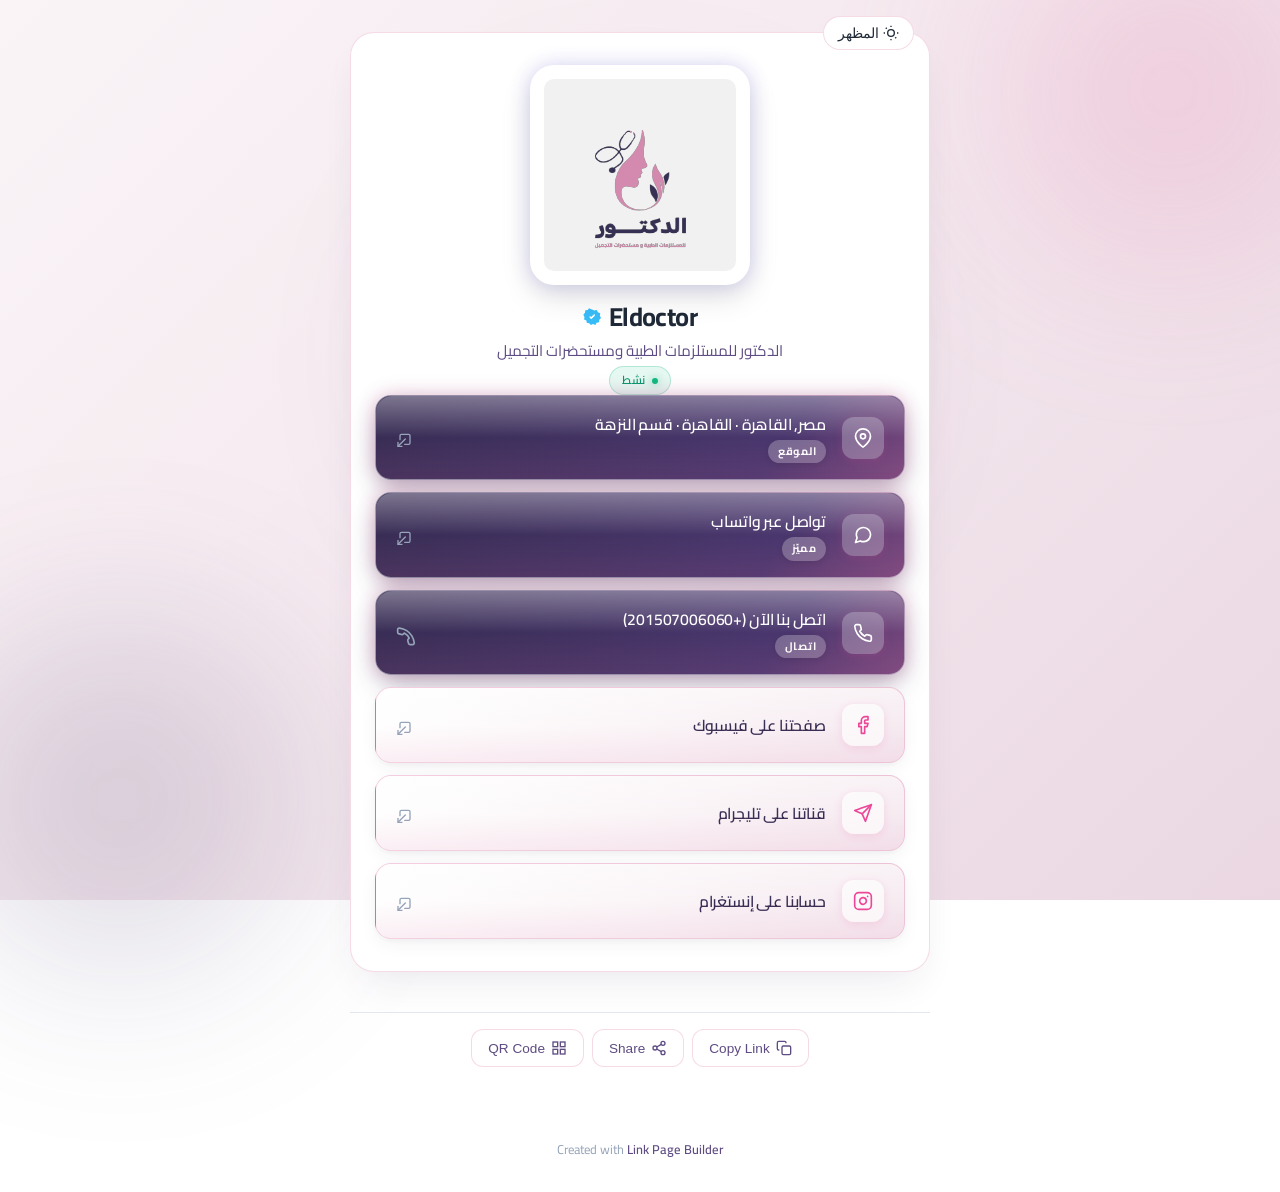
==== commit 5dfec829: "Add files via upload" ====
--- a/index.html
+++ b/index.html
@@ -36,19 +36,18 @@
   <link rel="stylesheet" href="./assets/css/responsive.css" />
 </head>
 <body>
-  
+  <!-- Ambient background lighting effects -->
+  <div class="ambient-orb ambient-orb-1"></div>
+  <div class="ambient-orb ambient-orb-2"></div>
+  <div class="ambient-orb ambient-orb-3"></div>
+
   <div class="page-wrapper">
     <!-- Top Action Header -->
     <header class="public-header-bar">
-      <button id="btn-theme-toggle" class="header-action-btn" title="Toggle Light/Dark Theme">
+      <button id="btn-theme-toggle" class="header-action-btn" title="تغيير المظهر">
         <svg viewBox="0 0 24 24" width="16" height="16" fill="none" stroke="currentColor" stroke-width="2"><circle cx="12" cy="12" r="5"/><line x1="12" y1="1" x2="12" y2="3"/><line x1="12" y1="21" x2="12" y2="23"/><line x1="4.22" y1="4.22" x2="5.64" y2="5.64"/><line x1="18.36" y1="18.36" x2="19.78" y2="19.78"/><line x1="1" y1="12" x2="3" y2="12"/><line x1="21" y1="12" x2="23" y2="12"/></svg>
-        <span>Theme</span>
+        <span>المظهر</span>
       </button>
-
-      <a href="edit.html" class="header-action-btn" title="Open Customization Editor">
-        <svg viewBox="0 0 24 24" width="16" height="16" fill="none" stroke="currentColor" stroke-width="2"><path d="M11 4H4a2 2 0 0 0-2 2v14a2 2 0 0 0 2 2h14a2 2 0 0 0 2-2v-7"/><path d="M18.5 2.5a2.121 2.121 0 0 1 3 3L12 15l-4 1 1-4 9.5-9.5z"/></svg>
-        <span>Customize</span>
-      </a>
     </header>
 
     <!-- Public Link Card Container -->
@@ -93,6 +92,6 @@
   </div>
 
   <!-- Bundled JS Entry Point (Supports both web server & local file:// protocol) -->
-  <script src="./assets/js/app.bundle.js"></script>
+  <script type="module" src="./assets/js/app.bundle.js"></script>
 </body>
 </html>
--- a/assets/css/variables.css
+++ b/assets/css/variables.css
@@ -13,22 +13,22 @@
   --font-weight-semibold: 600;
   --font-weight-bold: 700;
 
-  /* Clean Minimalism Theme Colors (Default Light) */
-  --color-primary: #4f46e5;
-  --color-primary-hover: #4338ca;
-  --color-secondary: #6366f1;
-  --color-accent: #818cf8;
+  /* Doctor Brand Visual Identity Theme Colors (#382d54 Royal Purple & #d96b9d Rose Pink) */
+  --color-primary: #d96b9d;
+  --color-primary-hover: #c45788;
+  --color-secondary: #382d54;
+  --color-accent: #e673a5;
   
-  --color-bg: #f8fafc;
-  --color-bg-gradient: linear-gradient(135deg, #f8fafc 0%, #e2e8f0 100%);
+  --color-bg: #faf4f7;
+  --color-bg-gradient: linear-gradient(135deg, #faf4f7 0%, #f4e8ee 50%, #ead7e2 100%);
   --color-surface: #ffffff;
-  --color-surface-hover: #f1f5f9;
+  --color-surface-hover: #f9f0f5;
   
-  --color-text: #0f172a;
-  --color-text-secondary: #64748b;
-  --color-text-muted: #94a3b8;
-  --color-border: rgba(226, 232, 240, 0.9);
-  --color-border-focus: rgba(79, 70, 229, 0.5);
+  --color-text: #382d54;
+  --color-text-secondary: #5e4c82;
+  --color-text-muted: #8c78ad;
+  --color-border: rgba(217, 107, 157, 0.25);
+  --color-border-focus: rgba(217, 107, 157, 0.5);
 
   /* Button Variables */
   --btn-bg: #ffffff;
@@ -114,20 +114,20 @@
 
 /* Preset Themes */
 [data-theme-preset="clean-minimalism"] {
-  --color-primary: #4f46e5;
-  --color-secondary: #6366f1;
-  --color-bg: #f8fafc;
-  --color-bg-gradient: linear-gradient(135deg, #f8fafc 0%, #e2e8f0 100%);
+  --color-primary: #d96b9d;
+  --color-secondary: #382d54;
+  --color-bg: #faf4f7;
+  --color-bg-gradient: linear-gradient(135deg, #faf4f7 0%, #f4e8ee 50%, #ead7e2 100%);
   --color-surface: #ffffff;
-  --color-text: #0f172a;
-  --color-text-secondary: #64748b;
+  --color-text: #382d54;
+  --color-text-secondary: #5e4c82;
   --btn-bg: #ffffff;
-  --btn-text: #0f172a;
-  --btn-border: #e2e8f0;
-  --btn-hover: #f8fafc;
+  --btn-text: #382d54;
+  --btn-border: rgba(217, 107, 157, 0.25);
+  --btn-hover: #f9f0f5;
   --card-bg: #ffffff;
-  --card-border: #e2e8f0;
-  --card-shadow: 0 20px 40px -15px rgba(15, 23, 42, 0.06);
+  --card-border: rgba(217, 107, 157, 0.25);
+  --card-shadow: 0 20px 40px -15px rgba(56, 45, 84, 0.12);
 }
 
 [data-theme-preset="dark-luxury"] {
--- a/assets/css/style.css
+++ b/assets/css/style.css
@@ -141,17 +141,19 @@
   width: 100%;
   height: auto;
   max-height: 220px;
-  border-radius: 20px;
+  border-radius: 24px;
   object-fit: contain;
   background: #ffffff;
-  padding: 10px;
-  border: 1px solid var(--color-border);
-  box-shadow: 0 10px 25px rgba(0, 0, 0, 0.08);
-  transition: transform var(--transition-normal);
+  padding: 12px;
+  border: 2px solid rgba(255, 255, 255, 0.8);
+  box-shadow: 0 12px 30px rgba(0, 0, 0, 0.12), 0 0 20px rgba(79, 70, 229, 0.2);
+  animation: avatarAura 5s ease-in-out infinite;
+  transition: transform 0.35s cubic-bezier(0.34, 1.56, 0.64, 1), box-shadow 0.35s ease;
 }
 
 .profile-avatar:hover {
-  transform: scale(1.05);
+  transform: translateY(-4px) scale(1.04);
+  box-shadow: 0 18px 40px rgba(0, 0, 0, 0.18), 0 0 30px rgba(79, 70, 229, 0.4);
 }
 
 .brand-logo-badge {
@@ -274,7 +276,7 @@
   width: 100%;
 }
 
-/* Link Cards */
+/* Link Cards Visual Effects - Water Wave Fluid Animation & Doctor Brand Colors (#382d54 & #d96b9d) */
 .link-card {
   position: relative;
   display: flex;
@@ -282,71 +284,125 @@
   gap: var(--space-md);
   padding: 16px 20px;
   border-radius: var(--btn-radius);
-  background: var(--btn-bg);
-  border: 1px solid var(--btn-border);
-  color: var(--btn-text);
+  /* Liquid animated moving gradient background blending brand pink & white */
+  background: linear-gradient(
+    125deg,
+    #ffffff 0%,
+    #faf4f7 20%,
+    #f4e7ee 40%,
+    #ead7e2 60%,
+    #e673a5 80%,
+    #d96b9d 100%
+  );
+  background-size: 280% 280%;
+  animation: liquidWaterFlow 8s ease-in-out infinite alternate;
+  border: 1.5px solid rgba(217, 107, 157, 0.3);
+  color: #382d54;
   text-decoration: none;
   font-weight: var(--font-weight-semibold);
   font-size: 0.95rem;
-  box-shadow: var(--btn-shadow);
-  transition: all var(--transition-normal);
+  box-shadow: 0 6px 20px -4px rgba(56, 45, 84, 0.08), 0 2px 6px rgba(0, 0, 0, 0.04);
+  transition: transform 0.35s cubic-bezier(0.34, 1.56, 0.64, 1), box-shadow 0.35s ease, border-color 0.35s ease;
   overflow: hidden;
-}
-
+  backdrop-filter: blur(10px);
+}
+
+/* Continuous liquid surface wave ripple sheen */
 .link-card::before {
   content: '';
   position: absolute;
-  top: 0;
-  left: -100%;
-  width: 100%;
-  height: 100%;
-  background: linear-gradient(90deg, transparent, rgba(255, 255, 255, 0.2), transparent);
-  transition: left 0.6s ease;
-}
-
-.link-card:hover::before {
-  left: 100%;
+  top: -60%;
+  left: -120%;
+  width: 75%;
+  height: 220%;
+  background: radial-gradient(
+    ellipse at center,
+    rgba(255, 255, 255, 0.75) 0%,
+    rgba(255, 255, 255, 0.3) 45%,
+    transparent 70%
+  );
+  transform: rotate(20deg);
+  animation: fluidWaveMotion 7s ease-in-out infinite;
+  pointer-events: none;
+}
+
+.link-card::after {
+  content: '';
+  position: absolute;
+  inset: 0;
+  background: linear-gradient(
+    180deg,
+    rgba(255, 255, 255, 0.35) 0%,
+    rgba(255, 255, 255, 0) 50%,
+    rgba(217, 107, 157, 0.1) 100%
+  );
+  pointer-events: none;
+  border-radius: inherit;
 }
 
 .link-card:hover {
-  background: var(--btn-hover);
-  border-color: rgba(79, 70, 229, 0.35);
-  transform: translateY(-2px);
-  box-shadow: 0 10px 25px -5px rgba(15, 23, 42, 0.08);
+  border-color: rgba(217, 107, 157, 0.6);
+  transform: translateY(-5px) scale(1.02);
+  box-shadow: 0 16px 32px -6px rgba(217, 107, 157, 0.35), 0 0 20px rgba(56, 45, 84, 0.15);
+  animation-duration: 4s; /* Speed up water flow animation on hover */
 }
 
 .link-card:active {
-  transform: translateY(0) scale(0.98);
-}
-
+  transform: translateY(-1px) scale(0.98);
+}
+
+/* Featured Links - Deep Liquid Water Wave Gradient with Brand Royal Purple & Pink */
 .link-card-featured {
-  background: var(--color-primary);
-  border-color: var(--color-primary-hover);
+  background: linear-gradient(
+    125deg,
+    #382d54 0%,
+    #4a376e 25%,
+    #d96b9d 50%,
+    #e673a5 75%,
+    #2a2140 100%
+  );
+  background-size: 300% 300%;
+  animation: liquidWaterFlow 6s ease-in-out infinite alternate;
+  border-color: rgba(255, 255, 255, 0.45);
   color: #ffffff;
-  box-shadow: 0 10px 25px -5px rgba(79, 70, 229, 0.35);
+  box-shadow: 0 10px 28px -4px rgba(56, 45, 84, 0.4), 0 0 18px rgba(217, 107, 157, 0.35);
 }
 
 .link-card-featured:hover {
-  background: var(--color-primary-hover);
-  border-color: var(--color-primary-hover);
-  box-shadow: 0 14px 30px -5px rgba(79, 70, 229, 0.45);
+  border-color: #ffffff;
+  box-shadow: 0 18px 38px -5px rgba(56, 45, 84, 0.55), 0 0 30px rgba(217, 107, 157, 0.45);
+  animation-duration: 3s;
 }
 
 .link-card-icon {
   display: flex;
   align-items: center;
   justify-content: center;
-  width: 38px;
-  height: 38px;
+  width: 42px;
+  height: 42px;
   border-radius: 12px;
-  background: rgba(15, 23, 42, 0.04);
+  background: rgba(255, 255, 255, 0.65);
   flex-shrink: 0;
-  color: var(--color-text);
-  transition: all var(--transition-fast);
+  color: var(--color-primary);
+  box-shadow: 0 2px 8px rgba(236, 72, 153, 0.15);
+  transition: transform 0.3s cubic-bezier(0.34, 1.56, 0.64, 1), background 0.3s ease, color 0.3s ease;
+  z-index: 1;
+}
+
+.link-card:hover .link-card-icon {
+  transform: scale(1.18) rotate(-4deg);
+  background: rgba(255, 255, 255, 0.95);
+  color: #be185d;
 }
 
 .link-card-featured .link-card-icon {
-  background: rgba(255, 255, 255, 0.2);
+  background: rgba(255, 255, 255, 0.25);
+  color: #ffffff;
+  backdrop-filter: blur(4px);
+}
+
+.link-card-featured:hover .link-card-icon {
+  background: rgba(255, 255, 255, 0.4);
   color: #ffffff;
 }
 
@@ -367,18 +423,23 @@
   white-space: nowrap;
   overflow: hidden;
   text-overflow: ellipsis;
+  font-size: 0.98rem;
+  letter-spacing: -0.01em;
 }
 
 .link-card-badge {
   align-self: flex-start;
-  padding: 2px 8px;
+  padding: 3px 10px;
   border-radius: 9999px;
-  font-size: 0.65rem;
+  font-size: 0.68rem;
   font-weight: var(--font-weight-bold);
-  letter-spacing: 0.05em;
-  background: rgba(255, 255, 255, 0.2);
+  letter-spacing: 0.04em;
+  background: rgba(255, 255, 255, 0.25);
   color: #ffffff;
-  margin-top: 2px;
+  margin-top: 3px;
+  backdrop-filter: blur(4px);
+  box-shadow: 0 2px 6px rgba(0, 0, 0, 0.1);
+  animation: badgePulse 3s ease-in-out infinite;
 }
 
 .link-card-arrow {
--- a/assets/css/animations.css
+++ b/assets/css/animations.css
@@ -80,12 +80,132 @@
 
 /* Stagger delay classes for links list */
 .stagger-1 { animation-delay: 0.05s; }
-.stagger-2 { animation-delay: 0.1s; }
+.stagger-2 { animation-delay: 0.10s; }
 .stagger-3 { animation-delay: 0.15s; }
-.stagger-4 { animation-delay: 0.2s; }
+.stagger-4 { animation-delay: 0.20s; }
 .stagger-5 { animation-delay: 0.25s; }
-.stagger-6 { animation-delay: 0.3s; }
+.stagger-6 { animation-delay: 0.30s; }
 .stagger-7 { animation-delay: 0.35s; }
+
+/* Keyframe Animations for Visual Effects */
+@keyframes orbFloat1 {
+  0%, 100% { transform: translate(0, 0) scale(1); }
+  50% { transform: translate(40px, -30px) scale(1.15); }
+}
+
+@keyframes orbFloat2 {
+  0%, 100% { transform: translate(0, 0) scale(1); }
+  50% { transform: translate(-35px, 25px) scale(1.2); }
+}
+
+@keyframes orbFloat3 {
+  0%, 100% { transform: translate(0, 0) scale(1); opacity: 0.4; }
+  50% { transform: translate(25px, 35px) scale(0.85); opacity: 0.7; }
+}
+
+@keyframes avatarAura {
+  0%, 100% {
+    box-shadow: 0 0 20px rgba(217, 107, 157, 0.35), 0 0 40px rgba(56, 45, 84, 0.2);
+  }
+  50% {
+    box-shadow: 0 0 35px rgba(217, 107, 157, 0.55), 0 0 65px rgba(56, 45, 84, 0.4);
+  }
+}
+
+/* Water Flow & Liquid Ripple Animations for Buttons */
+@keyframes liquidWaterFlow {
+  0% {
+    background-position: 0% 50%;
+  }
+  50% {
+    background-position: 100% 50%;
+  }
+  100% {
+    background-position: 0% 50%;
+  }
+}
+
+@keyframes fluidWaveMotion {
+  0% {
+    transform: translateX(-100%) translateY(0) rotate(15deg);
+  }
+  50% {
+    transform: translateX(100%) translateY(-10px) rotate(15deg);
+  }
+  100% {
+    transform: translateX(-100%) translateY(0) rotate(15deg);
+  }
+}
+
+@keyframes waterGleam {
+  0%, 100% {
+    opacity: 0.4;
+    transform: scale(0.98);
+  }
+  50% {
+    opacity: 0.85;
+    transform: scale(1.04);
+  }
+}
+
+@keyframes badgePulse {
+  0%, 100% { transform: scale(1); filter: brightness(1); }
+  50% { transform: scale(1.05); filter: brightness(1.2); box-shadow: 0 0 12px currentColor; }
+}
+
+@keyframes shimmerSweep {
+  0% { transform: translateX(-100%) rotate(25deg); }
+  100% { transform: translateX(250%) rotate(25deg); }
+}
+
+@keyframes floatGentle {
+  0%, 100% { transform: translateY(0); }
+  50% { transform: translateY(-4px); }
+}
+
+/* Ambient Background Orbs */
+.ambient-orb {
+  position: fixed;
+  border-radius: 50%;
+  filter: blur(85px);
+  pointer-events: none;
+  z-index: 0;
+  opacity: 0.5;
+  transition: all 0.5s ease;
+}
+
+.ambient-orb-1 {
+  top: -100px;
+  right: -80px;
+  width: 380px;
+  height: 380px;
+  background: radial-gradient(circle, rgba(217, 107, 157, 0.45) 0%, rgba(230, 115, 165, 0.3) 60%, transparent 100%);
+  animation: orbFloat1 12s ease-in-out infinite;
+}
+
+.ambient-orb-2 {
+  bottom: -100px;
+  left: -80px;
+  width: 400px;
+  height: 400px;
+  background: radial-gradient(circle, rgba(56, 45, 84, 0.4) 0%, rgba(94, 76, 130, 0.25) 60%, transparent 100%);
+  animation: orbFloat2 15s ease-in-out infinite;
+}
+
+.ambient-orb-3 {
+  top: 40%;
+  left: 50%;
+  transform: translate(-50%, -50%);
+  width: 450px;
+  height: 450px;
+  background: radial-gradient(circle, rgba(217, 107, 157, 0.3) 0%, rgba(56, 45, 84, 0.18) 70%, transparent 100%);
+  animation: orbFloat3 18s ease-in-out infinite;
+}
+
+[data-theme="dark"] .ambient-orb {
+  opacity: 0.6;
+  filter: blur(90px);
+}
 
 /* Interactive Ripple Effect on Click */
 .has-ripple {
